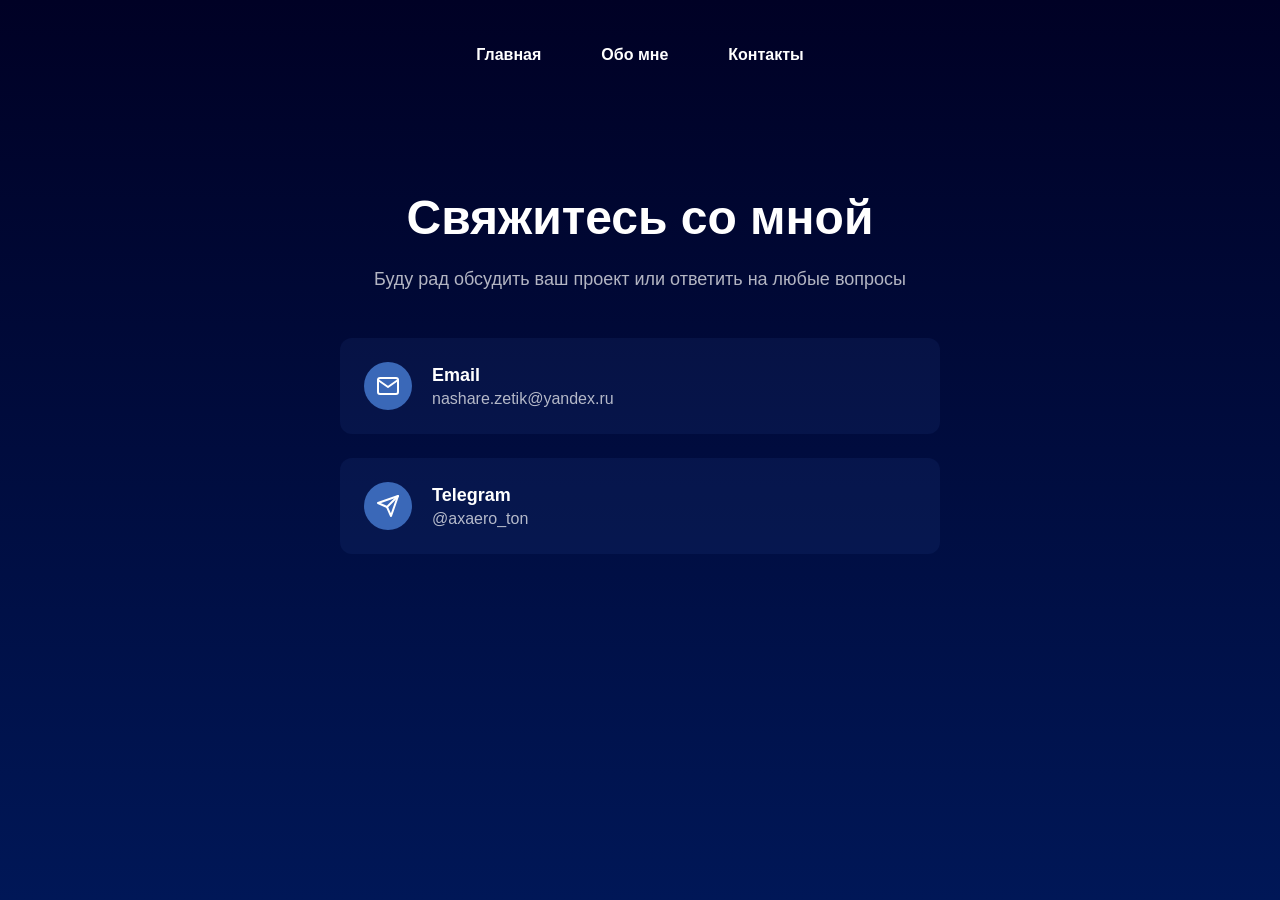
==== contact.html @ 421632ec "Initial commit - add portfolio website" ====
<!DOCTYPE html>
<html lang="ru">
<head>
    <meta charset="UTF-8">
    <meta name="viewport" content="width=device-width, initial-scale=1.0, maximum-scale=1.0, user-scalable=no">
    <meta name="theme-color" content="#000125">
    <title>Контакты - Макар Шаповалов</title>
    <link rel="preconnect" href="https://fonts.googleapis.com">
    <link rel="preconnect" href="https://fonts.gstatic.com" crossorigin>
    <link href="https://fonts.googleapis.com/css2?family=Open+Sans:wght@600;800&display=swap" rel="stylesheet">
    <link rel="stylesheet" href="style.css">
</head>
<body>
    <div class="top">
        <div class="header center">
            <a class="header__link" href="index.html">Главная</a>
            <a class="header__link" href="about.html">Обо мне</a>
            <a class="header__link" href="contact.html">Контакты</a>
        </div>
        <div class="contact center">
            <div class="contact__content">
                <h1 class="contact__title">Свяжитесь со мной</h1>
                <p class="contact__text">Буду рад обсудить ваш проект или ответить на любые вопросы</p>
                <div class="contact__items">
                    <a href="mailto:nashare.zetik@yandex.ru" class="contact__item">
                        <div class="contact__icon">
                            <svg xmlns="http://www.w3.org/2000/svg" width="24" height="24" viewBox="0 0 24 24" fill="none" stroke="currentColor" stroke-width="2" stroke-linecap="round" stroke-linejoin="round">
                                <path d="M4 4h16c1.1 0 2 .9 2 2v12c0 1.1-.9 2-2 2H4c-1.1 0-2-.9-2-2V6c0-1.1.9-2 2-2z"/>
                                <polyline points="22,6 12,13 2,6"/>
                            </svg>
                        </div>
                        <div class="contact__info">
                            <h3 class="contact__label">Email</h3>
                            <p class="contact__value">nashare.zetik@yandex.ru</p>
                        </div>
                    </a>
                    <a href="https://t.me/axaero_ton" class="contact__item">
                        <div class="contact__icon">
                            <svg xmlns="http://www.w3.org/2000/svg" width="24" height="24" viewBox="0 0 24 24" fill="none" stroke="currentColor" stroke-width="2" stroke-linecap="round" stroke-linejoin="round">
                                <path d="M22 2L11 13"/>
                                <path d="M22 2L15 22L11 13L2 9L22 2z"/>
                            </svg>
                        </div>
                        <div class="contact__info">
                            <h3 class="contact__label">Telegram</h3>
                            <p class="contact__value">@axaero_ton</p>
                        </div>
                    </a>
                </div>
            </div>
        </div>
    </div>
    <script src="script.js"></script>
</body>
</html>
---- style.css ----
@keyframes textSlide {
    0%, 15% {
        transform: translateY(-30px);
        opacity: 0;
    }

    20%, 40% {
        transform: translateY(0);
        opacity: 1;
    }

    45%, 100% {
        transform: translateY(30px);
        opacity: 0;
    }
}

* {
    margin: 0;
    padding: 0;
    -webkit-tap-highlight-color: transparent;
}

body {
    font-family: 'OpenSans', sans-serif;
    background: linear-gradient(to bottom, #000125, #001757);
    background-attachment: fixed;
    background-size: cover;
}

.center {
    padding-left: calc(50% - 573px);
    padding-right: calc(50% - 573px);
}

a {
    text-decoration: none;
}

.top {
    padding-bottom: 99px;
}

.header {
    padding-top: 39px;
    padding-bottom: 39px;
    display: flex;
    justify-content: center;
    gap: 40px;
}

.header__link {
    color: #FFFFFF;
    font-style: normal;
    font-size: 16px;
    font-weight: 600;
    line-height: 22px;
    transition: .2s ease;
    -webkit-tap-highlight-color: transparent;
    display: inline-block;
    padding: 5px 10px;
    position: relative;
}

.header__link:hover {
    color: #4b84e6;
}

.header__link {
    position: relative;
}

.header__link:after {
    content: '';
    position: absolute;
    bottom: -4px;
    left: 0;
    width: 100%;
    height: 2px;
    background-color: #4b84e6;
    transition: transform 0.3s ease;
    transform: scaleX(0);
}

.header__link:hover:after,
.header__link:active:after {
    transform: scaleX(1);
}

.header__link:active {
    color: #4b84e6;
}

.header__link:focus {
    outline: none;
}

.header__link:focus-visible {
    outline: none;
}

@media (hover: none) {
    .header__link:hover {
        color: #FFFFFF;
    }
}

.top__info {
    width: 604px;
}

.top__content {
    margin-top: 160px;
    margin-bottom: 55px;
    display: flex;
    flex-direction: row-reverse;
    flex-wrap: wrap;
    justify-content: center;
    align-items: center;
    gap: 128px;
}

.about__photo {
    height: 500px;
    width: 400px;
    border-radius: 10px;
}

.top__buttons {
    margin-top: 50px;
    display: flex;
    gap: 20px;
}

.top__logos {
    display: flex;
    flex-direction: row;
    flex-wrap: wrap;
    justify-content: end;
    align-items: center;
    gap: 20px;
    margin-top: 40px;
    position: relative;
}

.logo-wrapper {
    padding: 12px;
    border-radius: 30%;
    background: rgba(255, 255, 255, 0.1);
    backdrop-filter: blur(5px);
    transition: background 0.2s ease;
}

.logo-link {
    display: flex;
    align-items: center;
    justify-content: center;
}

.logo {
    width: 32px;
    height: 32px;
    transition: transform 0.2s ease, fill 0.2s ease;
}

.logo-vk {
    fill: #0077FF;
}

.logo-telegram {
    fill: #229ED9;
}

.logo-vk:hover {
    fill: #0066CC;
}

.logo-telegram:hover {
    fill: #1C84B4;
}

.logo:active {
    transform: scale(0.9);
}

.subtitle {
    margin-bottom: 10px;
    color: #3A68B8;
    font-style: normal;
    font-size: 18px;
    font-weight: 600;
    line-height: 29px;
    text-transform: uppercase;
}

.title {
    color: #FFFFFF;
    font-style: normal;
    font-size: 55px;
    font-weight: 800;
    line-height: 72px;
}

.text {
    width: 558px;
    color: #FFFFFF;
    font-style: normal;
    font-size: 18px;
    font-weight: 600;
    line-height: 29px;
    opacity: 0.7;
}

.button {
    background: linear-gradient(90deg, #1E3A8A 0%, #3B82F6 100%);
    border-radius: 20px;
    padding: 15px 30px;
    font-style: normal;
    font-weight: 600;
    font-size: 16px;
    line-height: 22px;
    color: #FFFFFF;
    border: none;
    transition: all 0.3s ease;
    position: relative;
    z-index: 1;
    box-shadow: 0 0 15px rgba(59, 130, 246, 0.3);
}

.button:hover {
    box-shadow: 0 0 20px rgba(59, 130, 246, 0.5);
    filter: brightness(1.1);
}

.button:active {
    transform: scale(0.98);
}

.button:focus {
    outline: none;
}

.button:focus-visible {
    outline: none;
}

.contact {
    padding: 40px 0;
    min-height: auto;
    display: flex;
    align-items: flex-start;
    justify-content: center;
    margin-top: 40px;
}

.contact__content {
    max-width: 600px;
    width: 100%;
    text-align: center;
    padding: 0 20px;
}

.contact__title {
    color: #FFFFFF;
    font-size: 48px;
    font-weight: 800;
    margin-bottom: 24px;
}

.contact__text {
    color: #FFFFFF;
    font-size: 18px;
    opacity: 0.7;
    margin-bottom: 48px;
}

.contact__items {
    display: flex;
    flex-direction: column;
    gap: 24px;
}

.contact__item {
    display: flex;
    align-items: center;
    gap: 20px;
    padding: 24px;
    background: rgba(58, 104, 184, 0.1);
    border-radius: 12px;
    text-decoration: none;
    transition: all 0.3s ease;
}

.contact__item:hover {
    background: rgba(58, 104, 184, 0.2);
    transform: translateY(-2px);
}

.contact__icon {
    width: 48px;
    height: 48px;
    background: #3A68B8;
    border-radius: 50%;
    display: flex;
    align-items: center;
    justify-content: center;
    transition: all 0.3s ease;
}

.contact__icon svg {
    width: 24px;
    height: 24px;
    color: white;
}

.contact__info {
    text-align: left;
}

.contact__label {
    color: #FFFFFF;
    font-size: 18px;
    font-weight: 600;
    margin-bottom: 4px;
}

.contact__value {
    color: #FFFFFF;
    opacity: 0.7;
    font-size: 16px;
}

.about {
    min-height: calc(100vh - 100px);
    display: flex;
    align-items: center;
    justify-content: center;
}

.about h1 {
    font-size: 24px;
}

.about-page {
    min-height: 100vh;
}

.about-content {
    padding: 20px 20px;
    max-width: 1200px;
    margin: 0 auto;
}

.about-intro {
    text-align: center;
    margin-bottom: 60px;
}

.about-title {
    font-size: 48px;
    color: #fff;
    margin-bottom: 20px;
    font-weight: 800;
}

.about-welcome {
    color: #81AFDD;
    font-size: 20px;
    max-width: 800px;
    margin: 0 auto 40px;
    line-height: 1.6;
}

.about-main-photo {
    max-width: 300px;
    border-radius: 20px;
    box-shadow: 0 10px 30px rgba(0, 0, 0, 0.3);
}

.about-section {
    margin-bottom: 80px;
}

.section-title {
    color: #fff;
    font-size: 36px;
    margin-bottom: 40px;
    text-align: center;
    font-weight: 800;
}

.journey-content {
    max-width: 900px;
    margin: 0 auto;
}

.content-block {
    margin-bottom: 40px;
    padding: 30px;
    background: rgba(58, 104, 184, 0.1);
    border-radius: 20px;
    transition: transform 0.3s ease;
}

.simple-comparison {
    font-style: italic;
    padding-left: 15px;
    border-left: 2px solid rgba(129, 175, 221, 0.5);
}

.simple-comparison-span {
    font-weight: 600;
}

.content-block:hover {
    transform: translateY(-5px);
}

.content-block h3 {
    color: #81AFDD;
    font-size: 24px;
    margin-bottom: 20px;
}

.content-block p {
    color: #fff;
    line-height: 1.8;
    margin-bottom: 20px;
    font-size: 16px;
}

.content-block p:last-child {
    margin-bottom: 0;
}

.choice-list {
    color: #fff;
    margin: 20px 0;
    padding-left: 20px;
}

.choice-list li {
    margin-bottom: 10px;
    line-height: 1.6;
}

.hobby-section {
    background: rgba(58, 104, 184, 0.1);
    padding: 40px;
    border-radius: 20px;
}

.hobby-content {
    max-width: 1100px;
    margin: 0 auto;
    display: flex;
    flex-direction: column;
    gap: 40px;
}

.hobby-block {
    display: flex;
    align-items: center;
    gap: 40px;
    background: rgba(0, 0, 0, 0.2);
    border-radius: 20px;
    padding: 30px;
    transition: transform 0.3s ease;
}

.hobby-block:hover {
    transform: translateY(-5px);
}

.hobby-block.reverse {
    flex-direction: row-reverse;
}

.hobby-image-wrapper {
    flex: 0 0 400px;
    height: 300px;
    border-radius: 15px;
    overflow: hidden;
    box-shadow: 0 10px 30px rgba(0, 0, 0, 0.3);
}

.hobby-image {
    width: 100%;
    height: 100%;
    object-fit: cover;
    transition: transform 0.3s ease;
}

.hobby-image:hover {
    transform: scale(1.05);
}

.hobby-info {
    flex: 1;
    padding: 20px;
}

.hobby-info p {
    color: #fff;
    line-height: 1.8;
    font-size: 16px;
    margin: 0;
}

.hobby-text {
    max-width: 800px;
    margin: 0 auto;
}

.hobby-text p {
    color: #fff;
    line-height: 1.8;
    margin-bottom: 20px;
    font-size: 16px;
}

.progasi__span {
    font-weight: 600;
    color: #ec3a19;
}

.tech-stack {
    display: flex;
    flex-wrap: wrap;
    gap: 10px;
    margin: 20px 0;
}

.tech-badge {
    background: linear-gradient(90deg, #1E3A8A 0%, #3B82F6 100%);
    color: white;
    padding: 8px 16px;
    border-radius: 20px;
    font-size: 14px;
    font-weight: 600;
    transition: all 0.3s ease;
    box-shadow: 0 2px 4px rgba(0,0,0,0.1);
    user-select: none;
    cursor: default;
}

.tech-badge:hover {
    transform: translateY(-2px);
    box-shadow: 0 4px 8px rgba(0,0,0,0.2);
}

.animated-text {
    height: 30px;
    margin: 15px 0;
    overflow: hidden;
    position: relative;
    user-select: none;
}

.text-animation {
    color: #3A68B8;
    font-weight: 600;
    position: absolute;
    width: 100%;
    height: 100%;
    margin: 0;
    line-height: 30px;
    text-align: left;
    animation: textSlide 8s infinite;
    opacity: 0;
}

.text-animation:nth-child(1) {
    animation-delay: 0s;
}
.text-animation:nth-child(2) {
    animation-delay: 2s;
}
.text-animation:nth-child(3) {
    animation-delay: 4s;
}
.text-animation:nth-child(4) {
    animation-delay: 6s;
}

@media (max-width: 1024px) {
    .center {
        padding-left: calc(50%  - 376px);
        padding-right: calc(50%  - 376px);
    }

    .top__content {
        margin-bottom: 20px;
    }

    .subtitle {
        font-size: 16px;
    }

    .title {
        font-size: 48px;
        line-height: 62px;
    }

    .top__info {
        justify-content: center;
    }

    .top {
        padding-bottom: 120px;
    }

    .top__logos {
        gap: 20px;
        justify-content: start;
        margin-left: 73px;
    }

    .about-title {
        font-size: 32px;
    }

    .about-welcome {
        font-size: 16px;
    }

    .section-title {
        font-size: 28px;
    }

    .content-block {
        padding: 20px;
    }

    .content-block h3 {
        font-size: 20px;
    }

    .content-block p {
        font-size: 14px;
    }

    .hobby-section {
        padding: 20px;
    }

    .hobby-block {
        padding: 20px;
    }

    .hobby-image-wrapper {
        height: 200px;
    }

    .hobby-info p {
        font-size: 14px;
    }

    .about-content {
        padding: 20px;
    }

    .about-main-photo {
        max-width: 250px;
    }

    .loader-circle {
        width: 40px;
        height: 40px;
    }

    .loader-text {
        font-size: 16px;
    }
}

@media (max-width: 767px) {
    .center {
        padding-left: 16px;
        padding-right: 16px;
    }

    .top {
        padding-bottom: 0px;
    }

    .header {
        padding: 20px 8px;
        gap: 8px;
        flex-wrap: wrap;
        justify-content: center;
    }

    .header__link {
        font-size: 16px;
        padding: 8px 8px;
    }

    .top__content {
        margin-top: 64px;
        margin-bottom: 0px;
        gap: 92px;
    }

    .about__photo {
        width: 100%;
        height: auto;
        max-width: 343px;
        object-fit: cover;
        border-radius: 10px;
    }

    .top__info {
        text-align: center;
        width: 100%;
    }

    .top__logos {
        justify-content: center;
        margin-left: 0px;
        margin-top: -50px;
        margin-bottom: 20px;
    }

    .subtitle {
        font-size: 14px;
        line-height: 22px;
        margin-bottom: 16px;
    }

    .title {
        width: 100%;
        font-size: 28px;
        line-height: 36px;
    }

    .text {
        width: 100%;
        margin-bottom: 39px;
        opacity: 0.7;
    }

    .top__buttons {
        flex-wrap: wrap;
        justify-content: center;
        gap: 24px;
        width: 100%;
        margin-bottom: 128px;
    }

    .contact {
        padding: 20px 0;
        margin-top: 20px;
    }

    .contact__title {
        font-size: 32px;
    }

    .contact__text {
        font-size: 16px;
        margin-bottom: 32px;
    }

    .contact__item {
        padding: 16px;
    }

    .contact__icon {
        width: 40px;
        height: 40px;
    }

    .contact__label {
        font-size: 16px;
    }

    .contact__value {
        font-size: 14px;
    }

    .section-title {
        font-size: 25px;
    }

    .hobby-block, 
    .hobby-block.reverse {
        flex-direction: column;
        text-align: center;
        padding: 20px;
        gap: 20px;
    }

    .hobby-image-wrapper {
        flex: 0 0 auto;
        width: 100%;
        height: 200px;
    }

    .hobby-info {
        padding: 10px 0 0;
    }

    .hobby-info p {
        font-size: 14px;
    }

    .animated-text {
        height: 25px;
        margin: 10px 0;
    }

    .text-animation {
        font-size: 16px;
        line-height: 25px;
        text-align: center;
        left: 0;
        right: 0;
    }

    .tech-stack {
        margin: 15px 0;
        justify-content: center;
    }

    .tech-badge {
        font-size: 12px;
        padding: 6px 12px;
    }

    .loader {
        gap: 15px;
    }

    .loader-circle {
        width: 30px;
        height: 30px;
    }

    .loader-text {
        font-size: 14px;
    }
}

@media (max-width: 375px) {
    .header {
        padding: 16px 4px;
        gap: 4px;
    }

    .header__link {
        font-size: 12px;
        padding: 6px 6px;
    }

    .contact__content {
        padding: 0 16px;
    }

    .contact__title {
        font-size: 28px;
    }

    .contact__text {
        font-size: 15px;
    }

    .contact__item {
        padding: 16px 12px;
    }

    .contact__icon {
        width: 36px;
        height: 36px;
    }

    .contact__label {
        font-size: 15px;
    }

    .contact__value {
        font-size: 13px;
    }
}
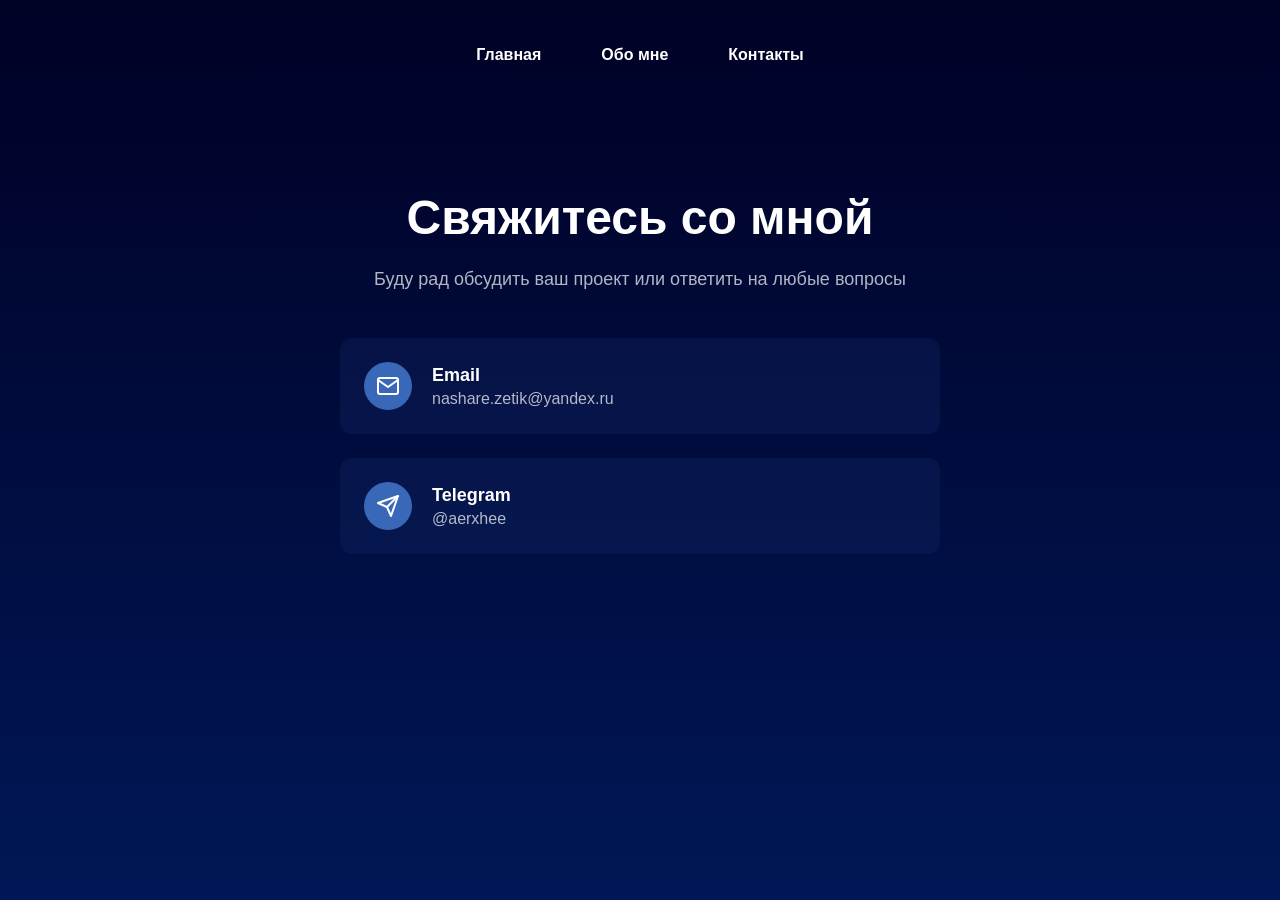
==== commit 87e0f09c: "Update Telegram username in contacts" ====
--- a/contact.html
+++ b/contact.html
@@ -43,7 +43,7 @@
                         </div>
                         <div class="contact__info">
                             <h3 class="contact__label">Telegram</h3>
-                            <p class="contact__value">@axaero_ton</p>
+                            <p class="contact__value">@aerxhee</p>
                         </div>
                     </a>
                 </div>
